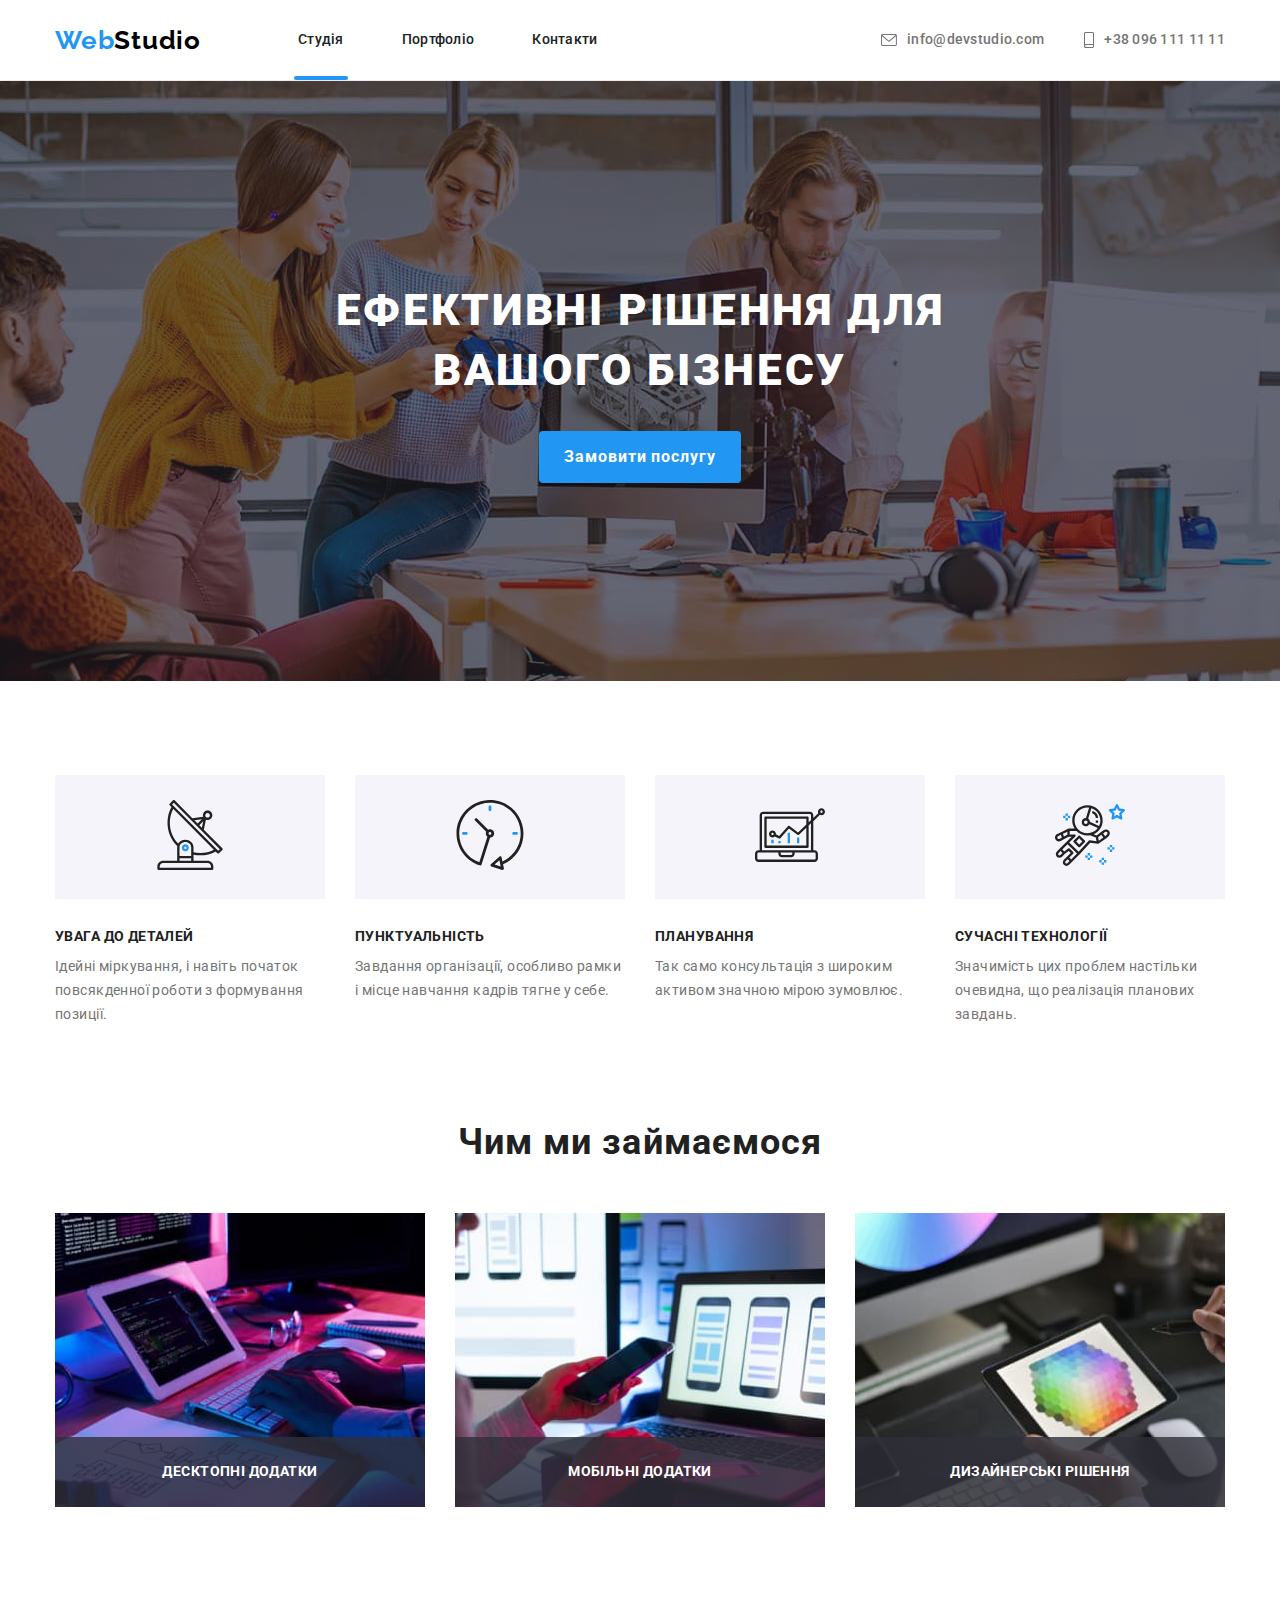
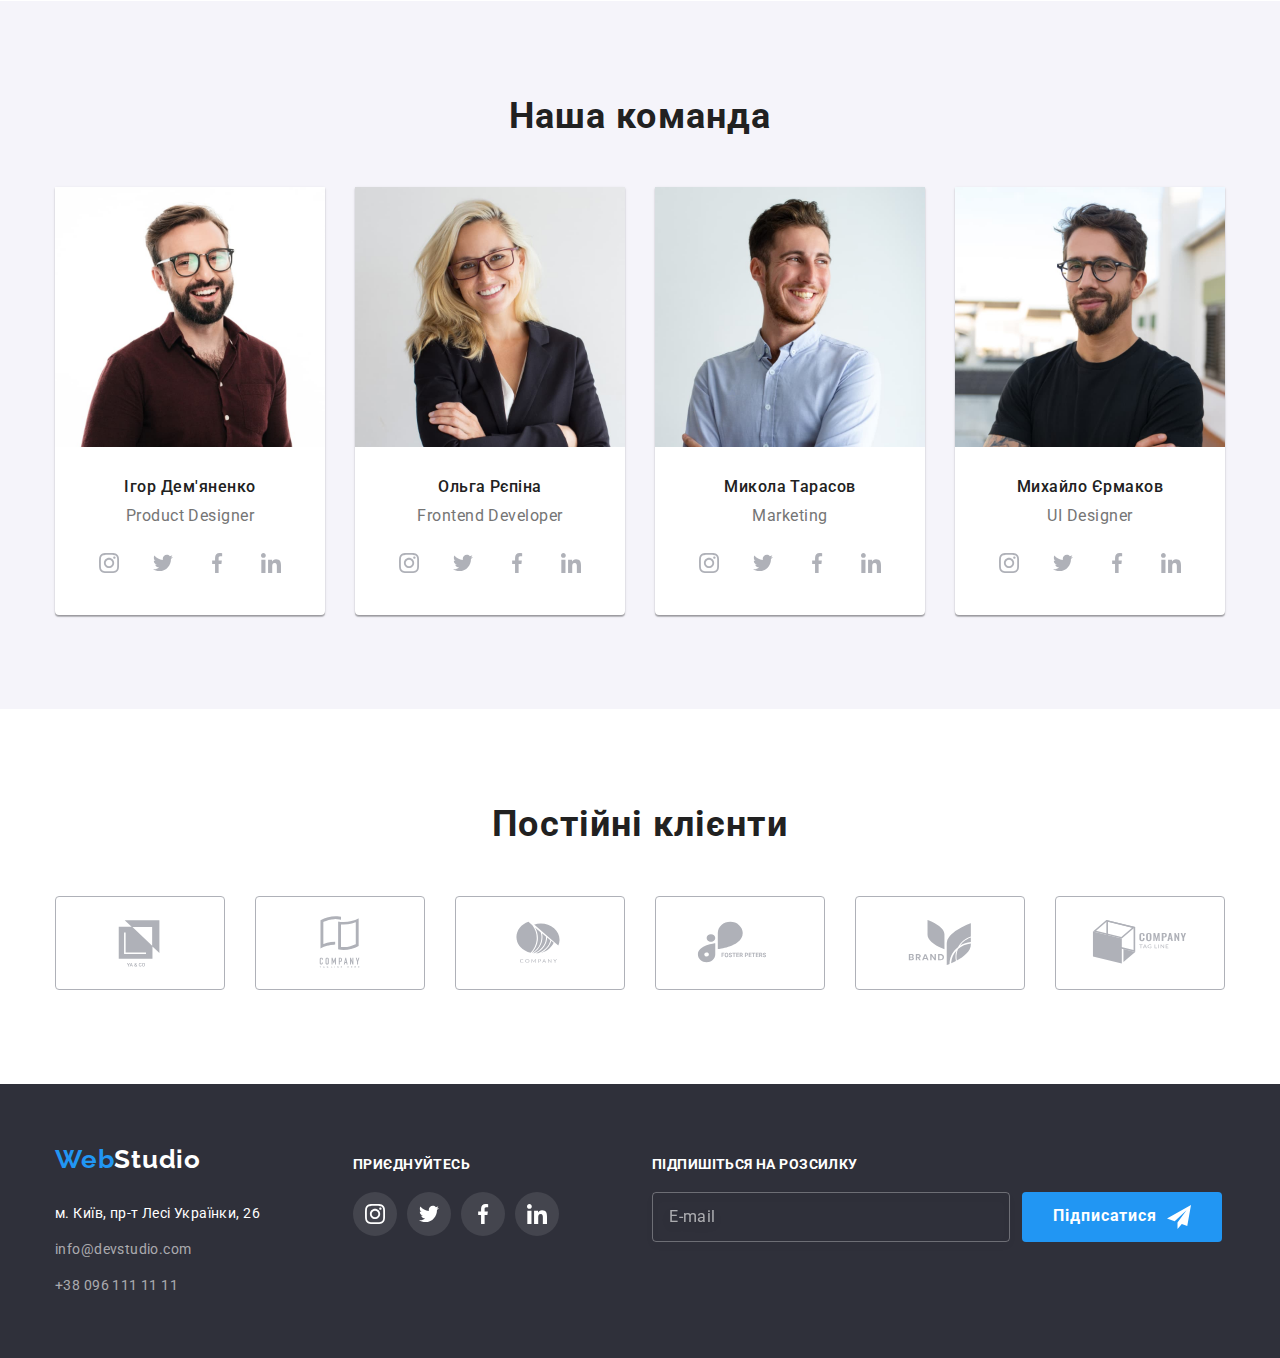
==== index.html @ f1cc5967 "clone hw6" ====
<!DOCTYPE html>
<html lang="uk">
<head>
    <meta charset="UTF-8">
    <meta http-equiv="X-UA-Compatible" content="IE=edge">
    <meta name="viewport" content="width=device-width, initial-scale=1.0">
    <title>Веб-Студія</title>
    <link rel="preconnect" href="https://fonts.googleapis.com">
    <link rel="preconnect" href="https://fonts.gstatic.com" crossorigin>
    <link href="https://fonts.googleapis.com/css2?family=Raleway:wght@700&family=Roboto:wght@400;500;700;900&display=swap"
        rel="stylesheet">
    <link rel="stylesheet" href="https://cdnjs.cloudflare.com/ajax/libs/modern-normalize/1.1.0/modern-normalize.min.css">
    <link rel="stylesheet" href="./css/styles.css">
</head>
<body>

    <!-- Хедер сторінки -->

    <header class="header">
        <div class="container main-nav">
            <a href="./index.html" class="header-logo link"><span class="blue-logo">Web</span>Studio</a>
            <nav class="header-navigation">
                <ul class="header-list list">
                    <li class="item">
                        <a href="./index.html" class="header-link active-page link">Студія</a>
                    </li>
                    <li class="item">
                        <a href="./portfolio.html" class="header-link link">Портфоліо</a>
                    </li>
                    <li class="item">
                        <a href="" class="header-link link">Контакти</a>
                    </li>
                </ul>
            </nav>
            <ul class="contacts-header list">
                <li class="item">
                    <a href="mailto:info@devstudio.com" class="mail-header link">
                        <svg class="header-icon" width="16" height="12">
                            <use href="./images/icons.svg#icon-envelope"></use>
                        </svg>
                        info@devstudio.com
                    </a>
                </li>
                <li class="item">
                    <a href="tel:+380961111111" class="tel-header link">
                        <svg class="header-icon" width="10" height="16">
                            <use href="./images/icons.svg#icon-smartphone"></use>
                        </svg>
                        +38 096 111 11 11
                    </a>
                </li>
            </ul>
        </div>
    </header>

    <!-- Основний контент -->

    <main class="main">

        <!-- Секція Hero -->
        <section class="section hero">
            <h1 class="title">Ефективні рішення для вашого бізнесу</h1>
            <button type="button" class="title-button" data-modal-open>Замовити послугу</button>
        </section>

        <!-- Секція Наші переваги -->
        <section class="section benefits">
            <div class="container">
                <ul class="list benefits-box">
                    <li class="item">
                        <div class="benefits-content">
                            <svg width="70" height="70">
                                <use href="./images/icons.svg#icon-antenna"></use>
                            </svg>
                        </div>
                        <h3 class="benefits-title">Увага до деталей</h3>
                        <p class="benefits-item">Ідейні міркування, і навіть початок повсякденної роботи з формування позиції.</p>
                    </li>
                    <li class="item">
                        <div class="benefits-content">
                            <svg width="70" height="70">
                                <use href="./images/icons.svg#icon-clock"></use>
                            </svg>
                        </div>
                        <h3 class="benefits-title">Пунктуальність</h3>
                        <p class="benefits-item">Завдання організації, особливо рамки і місце навчання кадрів тягне у себе.</p>
                    </li>
                    <li class="item">
                        <div class="benefits-content">
                            <svg width="70" height="70">
                                <use href="./images/icons.svg#icon-diagram"></use>
                            </svg>
                        </div>
                        <h3 class="benefits-title">Планування</h3>
                        <p class="benefits-item">Так само консультація з широким активом значною мірою зумовлює.</p>
                    </li>
                    <li class="item">
                        <div class="benefits-content">
                            <svg width="70" height="70">
                                <use href="./images/icons.svg#icon-astronaut"></use>
                            </svg>
                        </div>
                        <h3 class="benefits-title">Сучасні технології</h3>
                        <p class="benefits-item">Значимість цих проблем настільки очевидна, що реалізація планових завдань.</p>
                    </li>
                </ul>
            </div>
        </section>

        <!-- Секція Чим ми займаємось -->

        <section class="section no-padding">
            <div class="container">
                <h2 class="features-title">Чим ми займаємося</h2>
                <ul class="list features">
                    <li class="item photo-features">
                        <img src="./images/box1.jpg" class="card" alt="Програмуємо" width="370">
                        <p class="features-description">Десктопні додатки</p>
                    </li>
                    <li class="item photo-features">
                        <img src="./images/box2.jpg" class="card" alt="Розробляємо" width="370">
                        <p class="features-description">Мобільні додатки</p>
                    </li>
                    <li class="item photo-features">
                        <img src="./images/box3.jpg" class="card" alt="Дизайнимо" width="370">
                        <p class="features-description">Дизайнерські рішення</p>
                    </li>
                </ul>
            </div>
        </section>

        <!-- Секція Наша команда -->

        <section class="section team">
            <div class="container">
                <h2 class="team-title">Наша команда</h2>
                <ul class="list teammates">
                    <li class="item">
                        <img src="./images/ihor.jpg" class="card" alt="Ігор Дем'яненко" width="270">
                        <div class="name-position">
                            <h3 class="name">Ігор Дем'яненко</h3>
                            <p class="position">Product Designer</p>
                            <ul class="actions list">
                                <li class="item-icon">
                                    <a href="" class="social-link">
                                        <svg class="team-icon" width="20" height="20">
                                            <use href="./images/icons.svg#icon-instagram"></use>
                                        </svg>
                                    </a>
                                </li>
                                <li class="item-icon">
                                    <a href="" class="social-link">
                                        <svg class="team-icon" width="20" height="20">
                                            <use href="./images/icons.svg#icon-twitter"></use>
                                        </svg>
                                    </a>
                                </li>
                                <li class="item-icon">
                                    <a href="" class="social-link">
                                        <svg class="team-icon" width="20" height="20">
                                            <use href="./images/icons.svg#icon-facebook"></use>
                                        </svg>
                                    </a>
                                </li>
                                <li class="item-icon">
                                    <a href="" class="social-link">
                                        <svg class="team-icon" width="20" height="20">
                                            <use href="./images/icons.svg#icon-linkedin"></use>
                                        </svg>
                                    </a>
                                </li>
                            </ul>
                        </div>
                    </li>
                    <li class="item">
                        <img src="./images/olha.jpg" class="card" alt="Ольга Рєпіна" width="270">
                        <div class="name-position">
                            <h3 class="name">Ольга Рєпіна</h3>
                            <p class="position">Frontend Developer</p>
                            <ul class="actions list">
                                <li class="item-icon">
                                    <a href="" class="social-link">
                                        <svg class="team-icon" width="20" height="20">
                                            <use href="./images/icons.svg#icon-instagram"></use>
                                        </svg>
                                    </a>
                                </li>
                                <li class="item-icon">
                                    <a href="" class="social-link">
                                        <svg class="team-icon" width="20" height="20">
                                            <use href="./images/icons.svg#icon-twitter"></use>
                                        </svg>
                                    </a>
                                </li>
                                <li class="item-icon">
                                    <a href="" class="social-link">
                                        <svg class="team-icon" width="20" height="20">
                                            <use href="./images/icons.svg#icon-facebook"></use>
                                        </svg>
                                    </a>
                                </li>
                                <li class="item-icon">
                                    <a href="" class="social-link">
                                        <svg class="team-icon" width="20" height="20">
                                            <use href="./images/icons.svg#icon-linkedin"></use>
                                        </svg>
                                    </a>
                                </li>
                            </ul>
                        </div>
                    </li>
                    <li class="item">
                        <img src="./images/mykola.jpg" class="card" alt="Микола Тарасов" width="270">
                        <div class="name-position">
                            <h3 class="name">Микола Тарасов</h3>
                            <p class="position">Marketing</p>
                            <ul class="actions list">
                                <li class="item-icon">
                                    <a href="" class="social-link">
                                        <svg class="team-icon" width="20" height="20">
                                            <use href="./images/icons.svg#icon-instagram"></use>
                                        </svg>
                                    </a>
                                </li>
                                <li class="item-icon">
                                    <a href="" class="social-link">
                                        <svg class="team-icon" width="20" height="20">
                                            <use href="./images/icons.svg#icon-twitter"></use>
                                        </svg>
                                    </a>
                                </li>
                                <li class="item-icon">
                                    <a href="" class="social-link">
                                        <svg class="team-icon" width="20" height="20">
                                            <use href="./images/icons.svg#icon-facebook"></use>
                                        </svg>
                                    </a>
                                </li>
                                <li class="item-icon">
                                    <a href="" class="social-link">
                                        <svg class="team-icon" width="20" height="20">
                                            <use href="./images/icons.svg#icon-linkedin"></use>
                                        </svg>
                                    </a>
                                </li>
                            </ul>
                        </div>
                    </li>
                    <li class="item">
                        <img src="./images/mykhailo.jpg" class="card" alt="Михайло Єрмаков" width="270">
                        <div class="name-position">
                            <h3 class="name">Михайло Єрмаков</h3>
                            <p class="position">UI Designer</p>
                            <ul class="actions list">
                                <li class="item-icon">
                                    <a href="" class="social-link">
                                        <svg class="team-icon" width="20" height="20">
                                            <use href="./images/icons.svg#icon-instagram"></use>
                                        </svg>
                                    </a>
                                </li>
                                <li class="item-icon">
                                    <a href="" class="social-link">
                                        <svg class="team-icon" width="20" height="20">
                                            <use href="./images/icons.svg#icon-twitter"></use>
                                        </svg>
                                    </a>
                                </li>
                                <li class="item-icon">
                                    <a href="" class="social-link">
                                        <svg class="team-icon" width="20" height="20">
                                            <use href="./images/icons.svg#icon-facebook"></use>
                                        </svg>
                                    </a>
                                </li>
                                <li class="item-icon">
                                    <a href="" class="social-link">
                                        <svg class="team-icon" width="20" height="20">
                                            <use href="./images/icons.svg#icon-linkedin"></use>
                                        </svg>
                                    </a>
                                </li>
                            </ul>
                        </div>
                    </li>
                </ul>
            </div>
        </section>

        <!-- Секція Клієнти -->

        <section class="section">
            <div class="container">
                <h2 class="clients-title">Постійні клієнти</h2>
                <ul class="clients list">
                    <li class="item-clients">
                        <a href="" class="clients-link">
                            <svg class="client-icon" width="106" height="60">
                                <use href="./images/icons.svg#icon-client1"></use>
                            </svg>
                        </a>
                    </li>
                    <li class="item-clients">
                        <a href="" class="clients-link">
                            <svg class="client-icon" width="106" height="60">
                                <use href="./images/icons.svg#icon-client2"></use>
                            </svg>
                        </a>
                    </li>
                    <li class="item-clients">
                        <a href="" class="clients-link">
                            <svg class="client-icon" width="106" height="60">
                                <use href="./images/icons.svg#icon-client3"></use>
                            </svg>
                        </a>
                    </li>
                    <li class="item-clients">
                        <a href="" class="clients-link">
                            <svg class="client-icon" width="106" height="60">
                                <use href="./images/icons.svg#icon-client4"></use>
                            </svg>
                        </a>
                    </li>
                    <li class="item-clients">
                        <a href="" class="clients-link">
                            <svg class="client-icon" width="106" height="60">
                                <use href="./images/icons.svg#icon-client5"></use>
                            </svg>
                        </a>
                    </li>
                    <li class="item-clients">
                        <a href="" class="clients-link">
                            <svg class="client-icon" width="106" height="60">
                                <use href="./images/icons.svg#icon-client6"></use>
                            </svg>
                        </a>
                    </li>
                </ul>
            </div>
        </section>
    </main>

    <!-- Футер сторінки -->

    <footer class="footer">
        <div class="container footer-content">
            <div class="footer-addresses">
                <a href="./index.html" class="footer-logo link"><span class="blue-logo">Web</span>Studio</a>
                <address>
                    <p class="address">м. Київ, пр-т Лесі Українки, 26</p>
                    <ul class="contacts-footer list">
                        <li>
                            <a href="mailto:info@devstudio.com" class="mail-footer link">info@devstudio.com</a>
                        </li>
                        <li>
                            <a href="tel:+380961111111" class="tel-footer link">+38 096 111 11 11</a>
                        </li>
                    </ul>
                </address>
            </div>
            <div class="footer-soc">
                <p class="footer-soc-title">Приєднуйтесь</p>
                <ul class="footer-actions list">
                    <li class="item-footer-icon">
                        <a href="" class="footer-social">
                            <svg class="team-icon" width="20" height="20">
                                <use href="./images/icons.svg#icon-instagram"></use>
                            </svg>
                        </a>
                    </li>
                    <li class="item-footer-icon">
                        <a href="" class="footer-social">
                            <svg class="team-icon" width="20" height="20">
                                <use href="./images/icons.svg#icon-twitter"></use>
                            </svg>
                        </a>
                    </li>
                    <li class="item-footer-icon">
                        <a href="" class="footer-social">
                            <svg class="team-icon" width="20" height="20">
                                <use href="./images/icons.svg#icon-facebook"></use>
                            </svg>
                        </a>
                    </li>
                    <li class="item-footer-icon">
                        <a href="" class="footer-social">
                            <svg class="team-icon" width="20" height="20">
                                <use href="./images/icons.svg#icon-linkedin"></use>
                            </svg>
                        </a>
                    </li>
                </ul>
            </div>
            <div class="footer-newsletter">
                <p class="footer-subscribe">Підпишіться на розсилку</p>
                <form class="footer-form">
                    <input type="email" class="subscribe-input" name="subscribe" placeholder="E-mail">
                    <button type="submit" class="subscribe-btn">
                        Підписатися
                        <svg class="icon-subscribe" width="24" height="24">
                            <use href="./images/icons.svg#icon-send"></use>
                        </svg>
                    </button>
                </form>
            </div>
        </div>
    </footer>

    <!-- Модальне вікно -->

    <div class="backdrop is-hidden" data-modal>
        <div class="modal">
            <button data-modal-close class="modal-button">
                <svg class="x-close" width="18" height="18">
                    <use href="./images/icons.svg#icon-x"></use>
                </svg>
            </button>
            <p class="modal-title">Залиште свої дані, ми вам передзвонимо</p>
            <form class="form">
                <label class="form-field">
                    <span class="form-label">Ім'я</span>
                    <div class="thumb">
                        <input type="text" class="form-input" name="user-name" autofocus>
                        <svg class="form-icon" width="18" height="18">
                            <use href="./images/icons.svg#icon-form-person"></use>
                        </svg>
                    </div>
                </label>
                <label class="form-field">
                    <span class="form-label">Телефон</span>
                    <div class="thumb">
                        <input type="tel" class="form-input" name="phone-number">
                        <svg class="form-icon" width="18" height="18">
                            <use href="./images/icons.svg#icon-form-phone"></use>
                        </svg>
                    </div>
                </label>
                <label class="form-field">
                    <span class="form-label">Пошта</span>
                    <div class="thumb">
                        <input type="email" class="form-input" name="email">
                        <svg class="form-icon" width="18" height="18">
                            <use href="./images/icons.svg#icon-form-email"></use>
                        </svg>
                    </div>
                </label>
                <label class="form-field">
                    <span class="form-label">Коментар</span>
                    <textarea name="coment" 
                    class="form-textarea" 
                    placeholder="Введіть текст"></textarea>
                </label>
                <label class="form-field checkbox">
                    <input type="checkbox" class="form-checkbox" name="checkbox">
                    <span class="checkbox-icon"></span>
                    <p class="form-terms">Погоджуюся з розсилкою та приймаю <a href="#" class="form-contract">Умови договору</a></p>
                </label>
                <button type="submit" class="form-btn">Відправити</button>
            </form>
        </div>
    </div>

    <!-- Скріпти JS -->

    <script src="./js/modal.js"></script>
</body>
</html>
---- css/styles.css ----
:root {
    --primary-bg-color: #FFFFFF;
    --primary-text-color: #212121;
    --black-text-color: #000000;
    --blue-text-color: #2196F3;
    --bg-hero-color: #C4C4C4;
    --bg-footer-color: #2F303A;
    --contacts-header-color: #757575;
    --contacts-footer-color: rgba(255, 255, 255, 0.6);
    --button-focus-color: #188CE8;
    --bg-team-color: #F5F4FA;
    --border-header: #ECECEC;
    --border-project-photo: #EEEEEE;
    --icons-noactive-color: #AFB1B8;
    --bg-footer-soc: rgba(255, 255, 255, 0.1);
    --bg-portfolio-overlay: rgba(33, 150, 243, 0.9);
}

body {
    font-family: 'Roboto', 'Raleway', sans-serif;
    color: var(--primary-text-color);
    background: var(--primary-bg-color);
}

/* утиліти */

h1, 
h2, 
h3, 
p, 
ul {
    margin: 0;
    padding: 0;
}

.list {
    list-style: none;
}

.link {
    text-decoration: none;
}

.card {
    display: block;
}

/* контейнер */

.container {
    width: 1200px;
    padding-left: 15px;
    padding-right: 15px;
    margin-right: auto;
    margin-left: auto;

    /* outline: 1px dotted tomato; */
}

.backdrop {
    position: fixed;
    top: 0;
    left: 0;
    width: 100%;
    height: 100%;
    background-color: rgba(0, 0, 0, 0.2);

    opacity: 1;
    transition: opacity 250ms cubic-bezier(0.4, 0, 0.2, 1);
}

.backdrop.is-hidden {
    opacity: 0;
    pointer-events: none;
    /* visibility: ;  ?????????? Ні у Репети, ні в конспекті цього немає */
}

.backdrop.is-hidden .modal {
    transform: translate(-50%, -50%) scale(1.1);
}

.modal {
    position: absolute;
    top: 50%;
    left: 50%;

    padding: 40px;

    width: 528px;
    height: 581px;

    background-color: var(--primary-bg-color);
    box-shadow: 0px 1px 3px rgba(0, 0, 0, 0.12), 
        0px 1px 1px rgba(0, 0, 0, 0.14), 
        0px 2px 1px rgba(0, 0, 0, 0.2);
    border-radius: 4px;

    transform: translate(-50%, -50%) scale(1);

    transition: transform 250ms cubic-bezier(0.4, 0, 0.2, 1);
}

.modal-button {
    position: absolute;
    top: 8px;
    right: 8px;

    display: flex;
    justify-content: center;
    align-items: center;
    width: 30px;
    height: 30px;
    padding: 0;

    color: var(--black-text-color);
    background-color: var(--primary-bg-color);
    border: 1px solid rgba(0, 0, 0, 0.1);
    border-radius: 50%;

    transition: color 250ms cubic-bezier(0.4, 0, 0.2, 1);
}

.modal-button:hover {
    color: var(--blue-text-color);
}

.x-close {
    fill: currentColor;
}

.modal-title {
    margin-right: auto;
    margin-left: auto;
    margin-bottom: 12px;
    
    width: 448px;

    color: var(--primary-text-color);
    font-weight: 700;
    font-size: 20px;
    line-height: 1.15;
    text-align: center;
    letter-spacing: 0.03em;
}

.form {
    margin-right: auto;
    margin-left: auto;
    width: 448px;
}

.form-field {
    display: block;
    margin-bottom: 10px;
    font-size: inherit;
}

.form-label {
    display: block;
    margin-bottom: 4px;

    color: var(--contacts-header-color);
    font-size: 12px;
    line-height: 1.17;
    letter-spacing: 0.01em;
}

.form-input {
    position: relative;
    width: 100%;
    padding: 12px 12px 12px 42px;
    outline: none;

    font-size: 12px;
    line-height: 1.17;
    letter-spacing: 0.01em;

    border: 1px solid rgba(33, 33, 33, 0.2);
    border-radius: 4px;

    transition: border-color 250ms cubic-bezier(0.4, 0, 0.2, 1);
}

.thumb {
    position: relative;
}

.form-icon {
    position: absolute;
    top: 50%;
    left: 12px;
    transform: translateY(-50%);

    fill: currentColor;
    transition: color 250ms cubic-bezier(0.4, 0, 0.2, 1);
}

.form-textarea {
    resize: none;
    width: 100%;
    height: 120px;
    padding: 12px 16px;

    outline: none;

    font-size: 12px;
    line-height: 1.17;
    letter-spacing: 0.01em;

    border: 1px solid rgba(33, 33, 33, 0.2);
    border-radius: 4px;

    transition: border-color 250ms cubic-bezier(0.4, 0, 0.2, 1);
}

.form-textarea::placeholder {
    color: rgba(117, 117, 117, 0.5);
}

.form-checkbox {
    appearance: none;

    /* 
    position: absolute;
    width: 1px;
    height: 1px;
    margin: -1px;
    border: 0;
    padding: 0;
    clip: rect(0 0 0 0);
    overflow: hidden; */
}

.checkbox {
    display: flex;
    justify-content: center;
    align-items: center;
    margin-bottom: 30px;
}

.checkbox-icon {
    display: inline-block;
    width: 15px;
    height: 15px;

    border: 2px solid var(--primary-text-color);
    border-radius: 2px;
}

.form-checkbox:checked + .checkbox-icon {
    border-color: var(--blue-text-color);
    background-color: var(--blue-text-color);
    background-image: url('../images/icons/check.svg');
    background-position: center;
    background-repeat: no-repeat;
    background-origin: border-box;
}

.form-terms {
    display: inline-block;
    margin-left: 7px;
    width: 400px;

    color: var(--contacts-header-color);
    font-size: 14px;
    line-height: 1.71;
    letter-spacing: 0.03em;
    
}

.form-contract {
    color: var(--blue-text-color);
}

.form-btn {
    display: block;
    padding: 10px 52px;
    margin-right: auto;
    margin-left: auto;
    
    font-family: 'Roboto';
    color: var(--primary-bg-color);
    background-color: var(--blue-text-color);
    box-shadow: 0px 4px 4px rgba(0, 0, 0, 0.15);
    font-size: 16px;
    font-weight: 700;
    line-height: 1.88;
    letter-spacing: 0.06em;
    
    border: 1px solid transparent;
    border-radius: 4px;
    cursor: pointer;
    
    transition: background-color 250ms cubic-bezier(0.4, 0, 0.2, 1);
}

.form-btn:hover, 
.form-btn:focus {
    background-color: var(--button-focus-color);
}

.thumb:focus-within > .form-icon,
.thumb:hover > .form-icon {
    color: var(--blue-text-color);
}

.form-input:hover,
.form-textarea:hover,
.form-input:focus,
.form-textarea:focus {
    border-color: var(--blue-text-color);
}

.main-nav {
    display: flex;
    align-items: center;
}

.header-list {
    display: flex;
    margin-left: 93px;
}

.header-list .item:not(:last-child) {
    margin-right: 50px;
}

.header-logo {
    font-family: 'Raleway';
    color: var(--black-text-color);
    font-size: 26px;
    font-weight: 700;
    line-height: 1.19;
    letter-spacing: 0.03em;
}

.header-list .header-link {
    display: block;
    padding-top: 32px;
    padding-bottom: 32px;
    padding-right: 4px;
    padding-left: 4px;

    color: var(--primary-text-color);
    font-size: 14px;
    font-weight: 500;
    line-height: 1.14;
    letter-spacing: 0.02em;

    transition: color 250ms cubic-bezier(0.4, 0, 0.2, 1);
}

.header-list .item {
    position: relative;
}

.active-page::after {
    position: absolute;
    content: '';
    width: 100%;
    height: 4px;
    display: block;
    background: var(--blue-text-color);
    border-radius: 2px;
    bottom: 0;
    left: 0;
}

.header-link:hover,
.header-link:focus,
.header-link:active {
    color: var(--blue-text-color);
}

.contacts-header {
    display: flex;
    margin-left: auto;
}

.contacts-header .item + .item {
    margin-left: 40px;
}

.mail-header,
.tel-header {
    display: flex;
    align-items: center;
    padding-top: 10px;
    padding-bottom: 10px;
    
    color: var(--contacts-header-color);
    font-size: 14px;
    font-weight: 500;
    line-height: 1.14;
    letter-spacing: 0.02em;
    
    transition: color 250ms cubic-bezier(0.4, 0, 0.2, 1);
}

.mail-header:hover, .tel-header:hover,
.mail-header:focus, .tel-header:focus {
    color: var(--blue-text-color);
}

.header-icon {
    fill: currentColor;
    margin-right: 10px;
}

.header {
    border-bottom: 1px solid var(--border-header);
}

.section {
    padding-top: 94px;
    padding-bottom: 94px;
}

.section.no-padding {
    padding-top: 0px;
}

.hero {
    padding-top: 200px;
    padding-bottom: 200px;

    max-width: 1600px;
    height: 600px;
    margin-right: auto;
    margin-left: auto;
    background-color: var(--bg-hero-color);
    background-image: linear-gradient(
        to right,
        rgba(47, 48, 58, 0.4),
        rgba(47, 48, 58, 0.4)),
        url('../images/bghero.jpg');
    background-repeat: no-repeat;
    background-position: center;
    background-size: cover;

    text-align: center;
}

.title {
    margin-top: 0;
    margin-bottom: 30px;
    max-width: 700px;
    margin-right: auto;
    margin-left: auto;

    color: var(--primary-bg-color);
    text-transform: uppercase;
    font-size: 44px;
    font-weight: 900;
    line-height: 1.36;
    letter-spacing: 0.06em;
}

.title-button {
    display: inline-block;
    padding: 10px 24px;

    font-family: 'Roboto';
    color: var(--primary-bg-color);
    background-color: var(--blue-text-color);
    box-shadow: 0px 4px 4px rgba(0, 0, 0, 0.15);
    font-size: 16px;
    font-weight: 700;
    line-height: 1.88;
    letter-spacing: 0.06em;

    border: 1px solid transparent;
    border-radius: 4px;
    cursor: pointer;

    transition: background-color 250ms cubic-bezier(0.4, 0, 0.2, 1);
}

.title-button:hover,
.title-button:focus {
    background-color: var(--button-focus-color);
}

.benefits-box {
    display: flex;
}

.benefits-box .item {
    flex-basis: calc((100% - 90px) / 4);
}

.benefits-box .item + .item {
    margin-left: 30px;
}

.benefits-content {
    display: block;
    margin-bottom: 30px;
    padding: 25px 100px;

    background-color: var(--bg-team-color);
}

.benefits-title {
    margin-bottom: 10px;

    font-size: 14px;
    text-transform: uppercase;
    line-height: 1.14;
    letter-spacing: 0.03em;
}

.benefits-item {
    color: var(--contacts-header-color);
    font-size: 14px;
    line-height: 1.71;
    letter-spacing: 0.03em;
}

.features {
    display: flex;
}

.features .item + .item {
    margin-left: 30px;
}

.features-title {
    margin-bottom: 50px;

    font-size: 36px;
    line-height: 1.17;
    text-align: center;
    letter-spacing: 0.03em;
}

.photo-features {
    position: relative;
}

.features-description {
    display: flex;
    position: absolute;
    bottom: 0;
    width: 100%;
    height: 70px;
    align-items: center;
    justify-content: center;

    color: var(--primary-bg-color);
    background: rgba(47, 48, 58, 0.8);
    font-weight: 700;
    font-size: 14px;
    line-height: 1.14;
    text-align: center;
    letter-spacing: 0.03em;
    text-transform: uppercase;
}

.team {
    background: var(--bg-team-color);
}

.team-title {
    margin-bottom: 50px;

    font-size: 36px;
    line-height: 1.17;
    text-align: center;
    letter-spacing: 0.03em;
}

.teammates {
    display: flex;
}

.teammates .item + .item {
    margin-left: 30px;
}

.teammates .item {
    width: 270px;

    background: var(--primary-bg-color);
    box-shadow: 0px 1px 3px rgba(0, 0, 0, 0.12), 
    0px 1px 1px rgba(0, 0, 0, 0.14), 
    0px 2px 1px rgba(0, 0, 0, 0.2);
    border-radius: 0px 0px 4px 4px;
    text-align: center;
}

.name-position {
    padding: 30px 0;
}

.name {
    margin-bottom: 10px;

    font-size: 16px;
    font-weight: 500;
    line-height: 1.19;
    letter-spacing: 0.03em;
}

.position {
    margin-bottom: 16px;

    color: var(--contacts-header-color);
    font-size: 16px;
    font-weight: 400;
    line-height: 1.19;
    letter-spacing: 0.03em;
}

.actions {
    display: flex;
    margin: 0 32px;
}

.item-icon {
    flex-basis: calc((100% - 40px) / 4);
}

.social-link {
    display: flex;
    justify-content: center;
    align-items: center;
    width: 44px;
    height: 44px;
    padding: 0;
    
    color: var(--icons-noactive-color);
    border: none;
    border-radius: 50%;

    transition: color 250ms cubic-bezier(0.4, 0, 0.2, 1), 
        background-color 250ms cubic-bezier(0.4, 0, 0.2, 1);
}

.social-link:hover,
.social-link:focus {
    color: var(--primary-bg-color);
    background-color: var(--blue-text-color);
}

.team-icon {
    fill: currentColor;
}

.item-icon + .item-icon {
    margin-left: 10px;
}

.clients-title {
    margin-bottom: 50px;

    font-size: 36px;
    line-height: 1.17;
    text-align: center;
    letter-spacing: 0.03em;
}

.clients {
    display: flex;
}

.item-clients {
    flex-basis: calc((100% - 150px) / 6);
}

.item-clients + .item-clients {
    margin-left: 30px;
}

.clients-link {
    display: flex;
    justify-content: center;
    align-items: center;
    height: 92px;
    padding: 0;
    
    color: var(--icons-noactive-color);
    border: none;

    transition: color 250ms cubic-bezier(0.4, 0, 0.2, 1);
}

.clients-link:hover,
.clients-link:focus {
    color: var(--blue-text-color);
}

.client-icon {
    fill: currentColor;
}

.clients .item-clients {
    border: 1px solid var(--icons-noactive-color);
    border-radius: 4px;

    transition: color 250ms cubic-bezier(0.4, 0, 0.2, 1);
}

.clients .item-clients:hover,
.clients .item-clients:focus {
    border-color: var(--blue-text-color);
}

/* Футер */

.footer {
    padding-top: 60px;
    padding-bottom: 60px;

    background: var(--bg-footer-color);
}

.footer-content {
    display: flex;
}

.footer-logo {
    display: inline-block;
    margin-bottom: 28px;
    
    font-family: 'Raleway';
    color: var(--primary-bg-color);
    font-size: 26px;
    font-weight: 700;
    line-height: 1.19;
    letter-spacing: 0.03em;
}

/* Адреса і контакти у футері */

.address {
    margin-bottom: 12px;

    color: var(--primary-bg-color);
    font-style: normal;
    font-size: 14px;
    line-height: 1.71;
    letter-spacing: 0.03em;
}

.mail-footer,
.tel-footer {
    color: var(--contacts-footer-color);
    font-size: 14px;
    line-height: 1.71;
    letter-spacing: 0.03em;
    font-style: normal;

    transition: color 250ms cubic-bezier(0.4, 0, 0.2, 1);
}

.mail-footer {
    display: inline-block;
    margin-bottom: 12px;
}

.mail-footer:hover,
.tel-footer:hover,
.mail-footer:focus,
.tel-footer:focus {
    color: var(--blue-text-color);
}

/* Соц. мережі футер */

.footer-soc {
    margin-left: 93px;
    margin-top: 12px;
}

.footer-soc-title {
    margin-bottom: 20px;

    color: var(--primary-bg-color);

    font-weight: 700;
    font-size: 14px;
    line-height: 16px;
    letter-spacing: 0.03em;
    text-transform: uppercase;
}

.footer-actions {
    display: flex;
}

.item-footer-icon {
    flex-basis: calc((100% - 40px) / 4);
}

.footer-social {
    display: flex;
    justify-content: center;
    align-items: center;
    width: 44px;
    height: 44px;
    padding: 0;

    color: var(--primary-bg-color);
    background-color: var(--bg-footer-soc);
    border: none;
    border-radius: 50%;

    transition: background-color 250ms cubic-bezier(0.4, 0, 0.2, 1);
}

.footer-social:hover,
.footer-social:focus {
    background-color: var(--blue-text-color);
}

.team-icon {
    fill: currentColor;
}

.item-footer-icon + .item-footer-icon {
    margin-left: 10px;
}

/* Розсилка */

.footer-newsletter {
    margin-left: 93px;
    margin-top: 12px;
}

.footer-subscribe {
    margin-bottom: 20px;

    color: var(--primary-bg-color);

    font-weight: 700;
    font-size: 14px;
    line-height: 16px;
    letter-spacing: 0.03em;
    text-transform: uppercase;
}

.footer-form {
    display: flex;
    align-items: center;
}

.subscribe-input {
    margin-right: 12px;
    padding-top: 15px;
    padding-bottom: 15px;
    padding-left: 16px;
    width: 358px;
    height: 50px;

    outline: none;

    color: var(--primary-bg-color);
    background-color: transparent;

    border: 1px solid rgba(255, 255, 255, 0.3);
    filter: drop-shadow(0px 4px 4px rgba(0, 0, 0, 0.15));
    border-radius: 4px;
}

.subscribe-input::placeholder {
    color: rgba(255, 255, 255, 0.6);

    font-size: 16px;
    line-height: 1.25;
    letter-spacing: 0.03em;
}

.subscribe-btn {
    display: flex;
    align-items: center;
    justify-content: center;
    width: 200px;
    height: 50px;

    font-family: 'Roboto';
    color: var(--primary-bg-color);
    background-color: var(--blue-text-color);
    font-size: 16px;
    font-weight: 700;
    line-height: 1.88;
    letter-spacing: 0.06em;

    border: 1px solid transparent;
    border-radius: 4px;
    cursor: pointer;

    transition: background-color 250ms cubic-bezier(0.4, 0, 0.2, 1);
}

.subscribe-btn:hover,
.subscribe-btn:focus {
    background-color: var(--button-focus-color);
}

.icon-subscribe {
    margin-left: 10px;
}

/* List of buttons on Portfolio */

.btns {
    margin-bottom: 50px;
    display: flex;
    justify-content: center;
}

.btns .item + .item {
    margin-left: 8px;
}

.portfolio-button {
    padding: 6px 22px;

    font-family: 'Roboto';
    background-color: var(--bg-team-color);
    font-size: 16px;
    font-weight: 500;
    line-height: 1.63;
    text-align: center;
    letter-spacing: 0.03em;
    border-radius: 4px;
    border-color: transparent;

    cursor: pointer;

    transition: color 250ms cubic-bezier(0.4, 0, 0.2, 1), 
        background-color 250ms cubic-bezier(0.4, 0, 0.2, 1),
        box-shadow 250ms cubic-bezier(0.4, 0, 0.2, 1);
}

.portfolio-button:hover,
.portfolio-button:focus,
.portfolio-button:active {
    color: var(--primary-bg-color);
    background-color: var(--blue-text-color);
    box-shadow: 0px 3px 1px rgba(0, 0, 0, 0.1), 
    0px 1px 2px rgba(0, 0, 0, 0.08),
    0px 2px 2px rgba(0, 0, 0, 0.12);
}

/* List of Projects */

.list-projects {
    display: flex;
    flex-wrap: wrap;
}

.list-projects .item {
    flex-basis: calc((100% - 60px) / 3);
    margin-right: 30px;
    margin-bottom: 30px;

    transition: box-shadow 250ms cubic-bezier(0.4, 0, 0.2, 1);
}

.list-projects .item:nth-child(3n) {
    margin-right: 0;
}

.list-projects .item:nth-last-child(-n+3) {
    margin-bottom: 0;
}

.list-projects .item:hover {
    box-shadow: 0px 1px 1px rgba(0, 0, 0, 0.12),
    0px 4px 4px rgba(0, 0, 0, 0.06),
    1px 4px 6px rgba(0, 0, 0, 0.16);
}

.project-thumb {
    position: relative;
    overflow: hidden;
}

.project-overlay {
    position: absolute;
    top: 0;
    left: 0;
    width: 100%;
    height: 100%;
    
    background-color: var(--bg-portfolio-overlay);

    transform: translateY(100%);
    transition: transform 250ms cubic-bezier(0.4, 0, 0.2, 1);
}

.list-projects .item:hover .project-overlay {
    transform: translateY(0);
}

.project-text {
    padding: 63px 24px;

    color: var(--primary-bg-color);
    font-weight: 400;
    font-size: 18px;
    line-height: 1.56;
    letter-spacing: 0.03em;
}

.content {
    margin-top: -5px;
    padding: 20px 24px;
    border: 1px solid var(--border-project-photo);
}

.project {
    margin-bottom: 4px;

    font-size: 18px;
    line-height: 2;
    letter-spacing: 0.06em;
}

.description {
    color: var(--contacts-header-color);
    font-size: 16px;
    line-height: 1.88;
    letter-spacing: 0.03em;
}

.blue-logo {
    color: var(--blue-text-color);
}
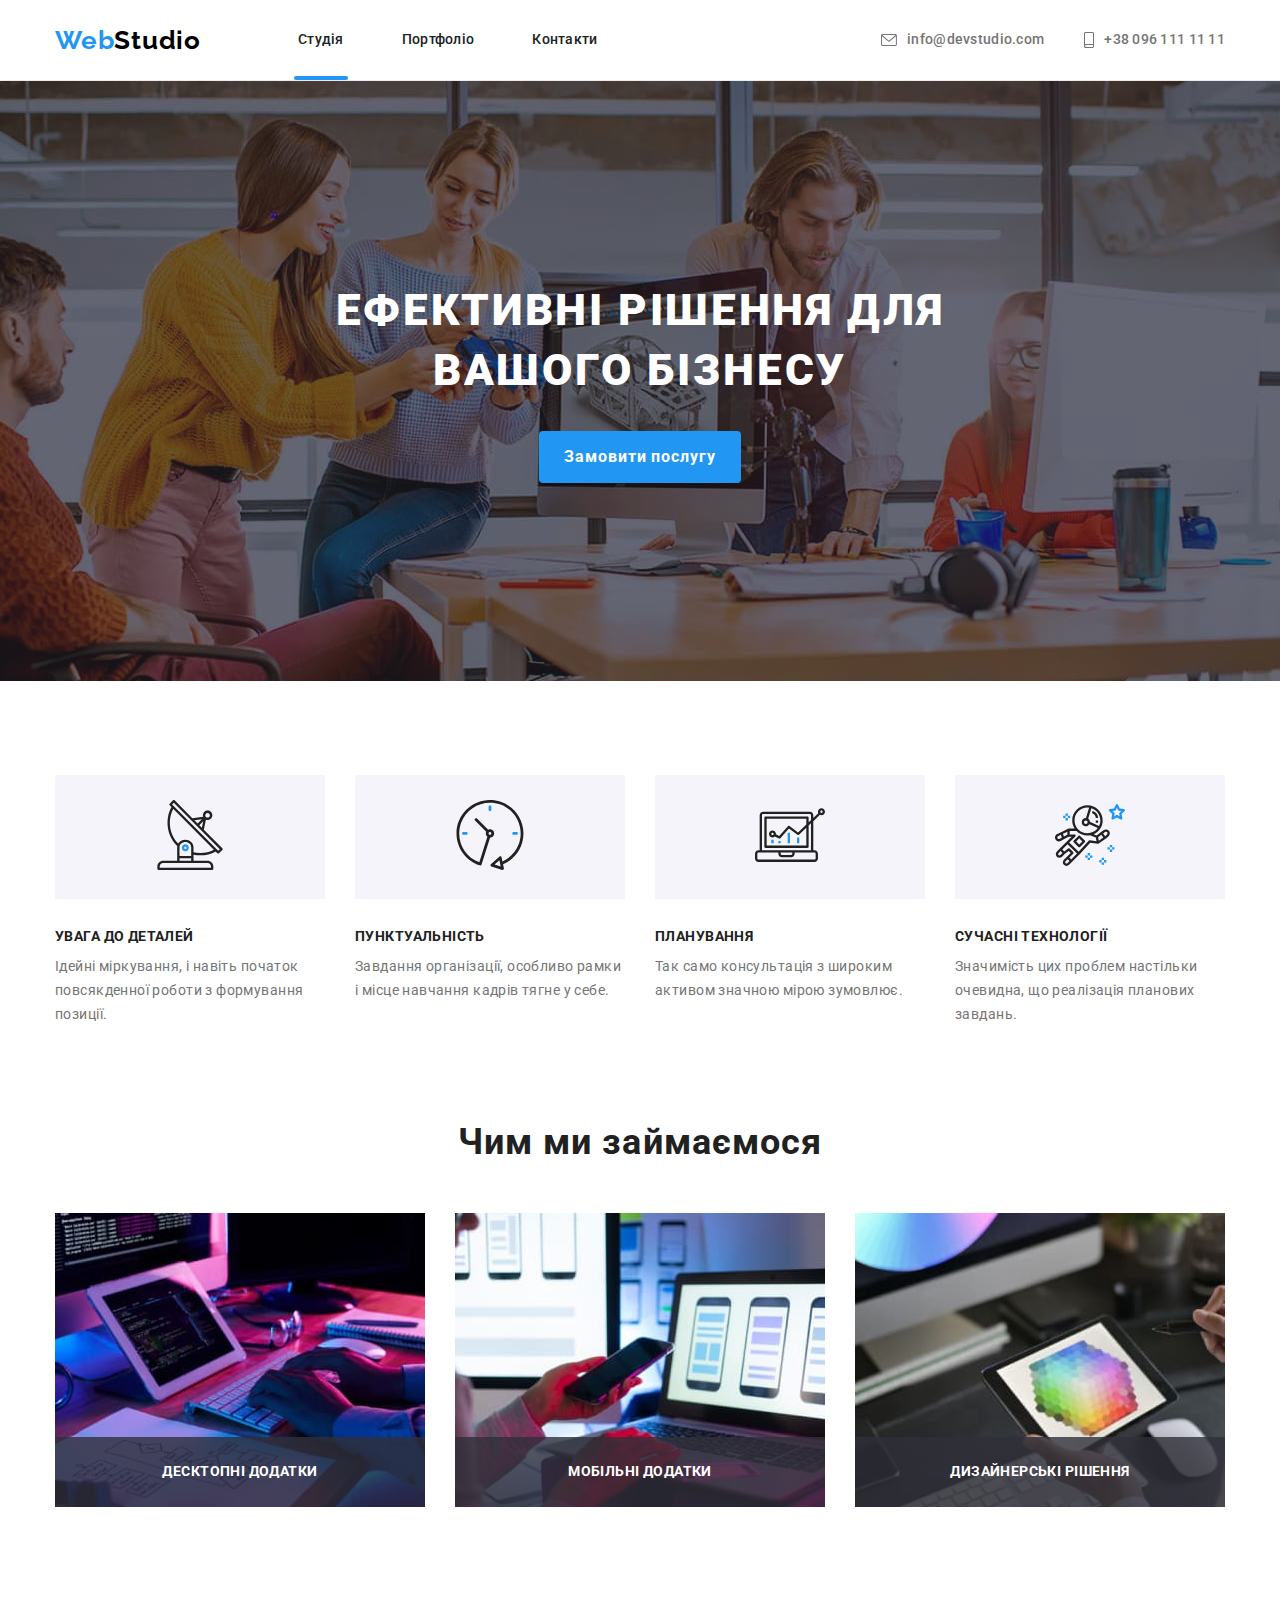
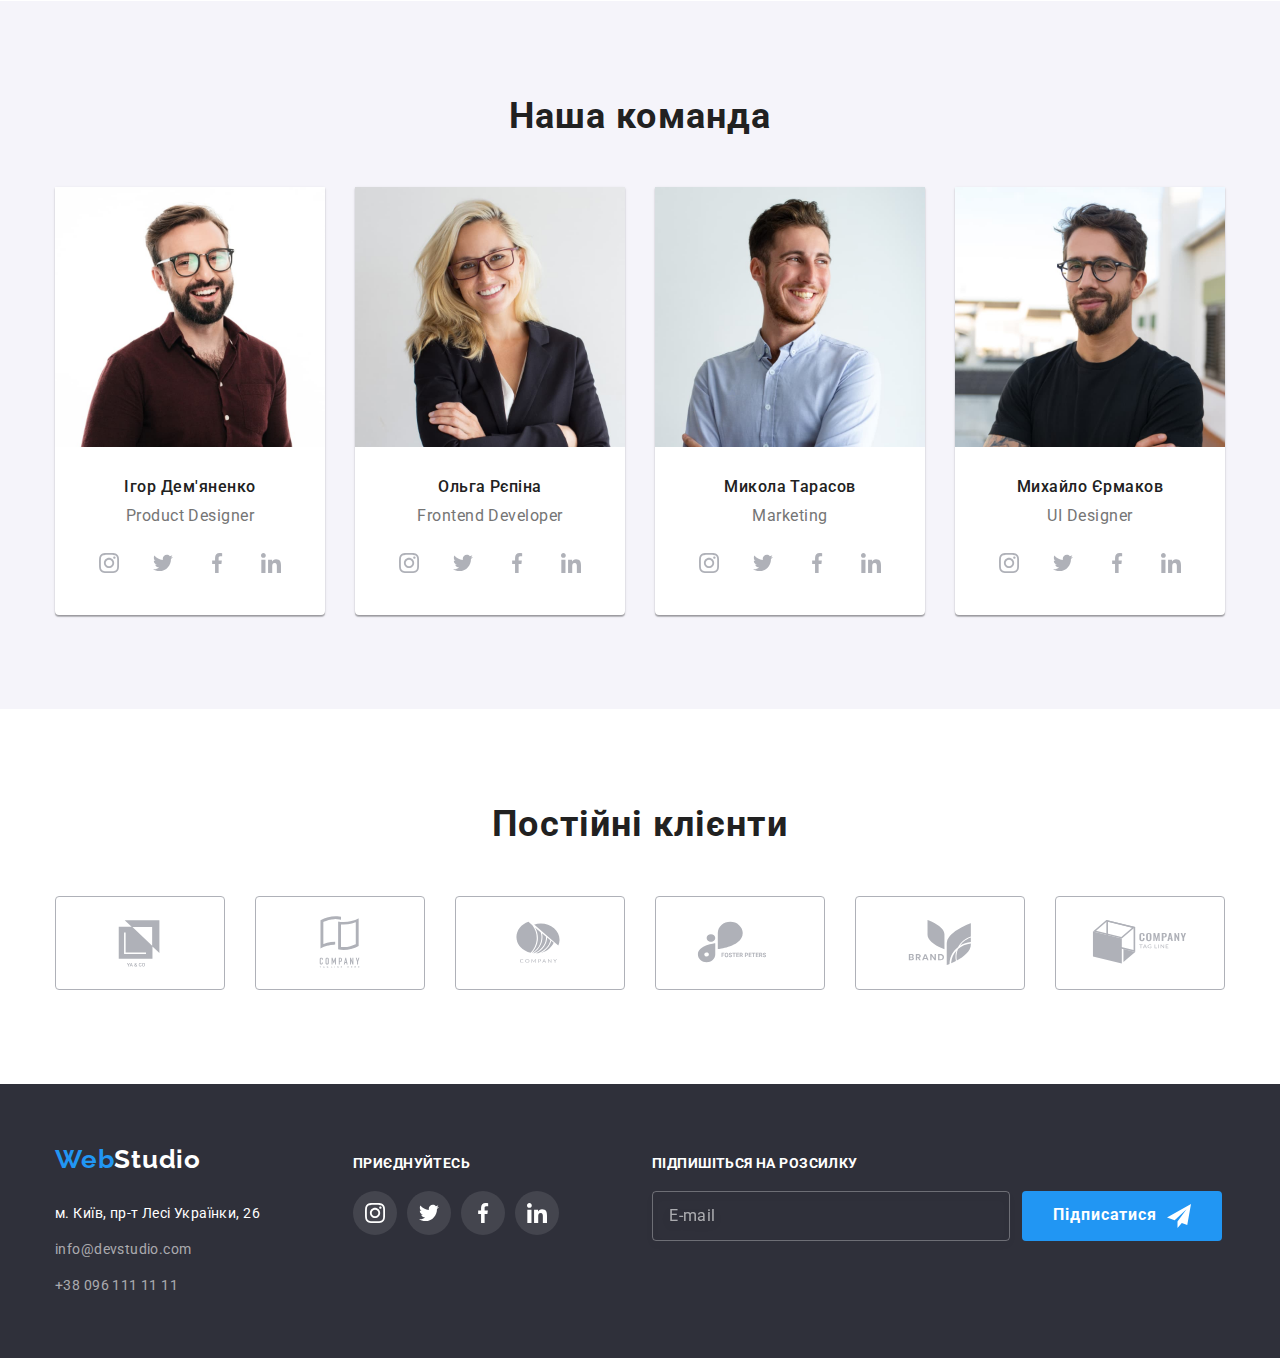
==== commit e4116d25: "hw7" ====
--- a/index.html
+++ b/index.html
@@ -394,7 +394,9 @@
             <div class="footer-newsletter">
                 <p class="footer-subscribe">Підпишіться на розсилку</p>
                 <form class="footer-form">
-                    <input type="email" class="subscribe-input" name="subscribe" placeholder="E-mail">
+                    <label>
+                        <input type="email" class="subscribe-input" name="subscribe" placeholder="E-mail">
+                    </label>
                     <button type="submit" class="subscribe-btn">
                         Підписатися
                         <svg class="icon-subscribe" width="24" height="24">
@@ -417,33 +419,33 @@
             </button>
             <p class="modal-title">Залиште свої дані, ми вам передзвонимо</p>
             <form class="form">
-                <label class="form-field">
-                    <span class="form-label">Ім'я</span>
-                    <div class="thumb">
+                <div class="thumb">
+                    <label class="form-field">
+                        <span class="form-label">Ім'я</span>
                         <input type="text" class="form-input" name="user-name" autofocus>
                         <svg class="form-icon" width="18" height="18">
                             <use href="./images/icons.svg#icon-form-person"></use>
                         </svg>
-                    </div>
-                </label>
-                <label class="form-field">
-                    <span class="form-label">Телефон</span>
-                    <div class="thumb">
+                    </label>
+                </div>
+                <div class="thumb">
+                    <label class="form-field">
+                        <span class="form-label">Телефон</span>
                         <input type="tel" class="form-input" name="phone-number">
                         <svg class="form-icon" width="18" height="18">
                             <use href="./images/icons.svg#icon-form-phone"></use>
                         </svg>
-                    </div>
-                </label>
-                <label class="form-field">
-                    <span class="form-label">Пошта</span>
-                    <div class="thumb">
+                    </label>
+                </div>
+                <div class="thumb">
+                    <label class="form-field">
+                        <span class="form-label">Пошта</span>
                         <input type="email" class="form-input" name="email">
                         <svg class="form-icon" width="18" height="18">
                             <use href="./images/icons.svg#icon-form-email"></use>
                         </svg>
-                    </div>
-                </label>
+                    </label>
+                </div>
                 <label class="form-field">
                     <span class="form-label">Коментар</span>
                     <textarea name="coment" 
@@ -453,7 +455,7 @@
                 <label class="form-field checkbox">
                     <input type="checkbox" class="form-checkbox" name="checkbox">
                     <span class="checkbox-icon"></span>
-                    <p class="form-terms">Погоджуюся з розсилкою та приймаю <a href="#" class="form-contract">Умови договору</a></p>
+                    <span class="form-terms">Погоджуюся з розсилкою та приймаю <a href="#" class="form-contract">Умови договору</a></span>
                 </label>
                 <button type="submit" class="form-btn">Відправити</button>
             </form>
--- a/css/styles.css
+++ b/css/styles.css
@@ -116,6 +116,7 @@
     background-color: var(--primary-bg-color);
     border: 1px solid rgba(0, 0, 0, 0.1);
     border-radius: 50%;
+    cursor: pointer;
 
     transition: color 250ms cubic-bezier(0.4, 0, 0.2, 1);
 }
@@ -166,7 +167,6 @@
 }
 
 .form-input {
-    position: relative;
     width: 100%;
     padding: 12px 12px 12px 42px;
     outline: none;
@@ -189,7 +189,6 @@
     position: absolute;
     top: 50%;
     left: 12px;
-    transform: translateY(-50%);
 
     fill: currentColor;
     transition: color 250ms cubic-bezier(0.4, 0, 0.2, 1);
@@ -219,16 +218,6 @@
 
 .form-checkbox {
     appearance: none;
-
-    /* 
-    position: absolute;
-    width: 1px;
-    height: 1px;
-    margin: -1px;
-    border: 0;
-    padding: 0;
-    clip: rect(0 0 0 0);
-    overflow: hidden; */
 }
 
 .checkbox {
@@ -245,6 +234,9 @@
 
     border: 2px solid var(--primary-text-color);
     border-radius: 2px;
+
+    transition: border-color 250ms cubic-bezier(0.4, 0, 0.2, 1), 
+    background-color 250ms cubic-bezier(0.4, 0, 0.2, 1);
 }
 
 .form-checkbox:checked + .checkbox-icon {
@@ -299,8 +291,8 @@
     background-color: var(--button-focus-color);
 }
 
-.thumb:focus-within > .form-icon,
-.thumb:hover > .form-icon {
+.form-input:focus-within ~ .form-icon,
+.form-input:hover ~ .form-icon {
     color: var(--blue-text-color);
 }
 
@@ -717,6 +709,7 @@
 
 .footer-content {
     display: flex;
+    align-items: baseline;
 }
 
 .footer-logo {
@@ -770,7 +763,6 @@
 
 .footer-soc {
     margin-left: 93px;
-    margin-top: 12px;
 }
 
 .footer-soc-title {
@@ -826,7 +818,6 @@
 
 .footer-newsletter {
     margin-left: 93px;
-    margin-top: 12px;
 }
 
 .footer-subscribe {
@@ -843,11 +834,11 @@
 
 .footer-form {
     display: flex;
+    gap: 12px;
     align-items: center;
 }
 
 .subscribe-input {
-    margin-right: 12px;
     padding-top: 15px;
     padding-bottom: 15px;
     padding-left: 16px;
@@ -878,6 +869,7 @@
     justify-content: center;
     width: 200px;
     height: 50px;
+    gap: 10px;
 
     font-family: 'Roboto';
     color: var(--primary-bg-color);
@@ -897,10 +889,6 @@
 .subscribe-btn:hover,
 .subscribe-btn:focus {
     background-color: var(--button-focus-color);
-}
-
-.icon-subscribe {
-    margin-left: 10px;
 }
 
 /* List of buttons on Portfolio */
